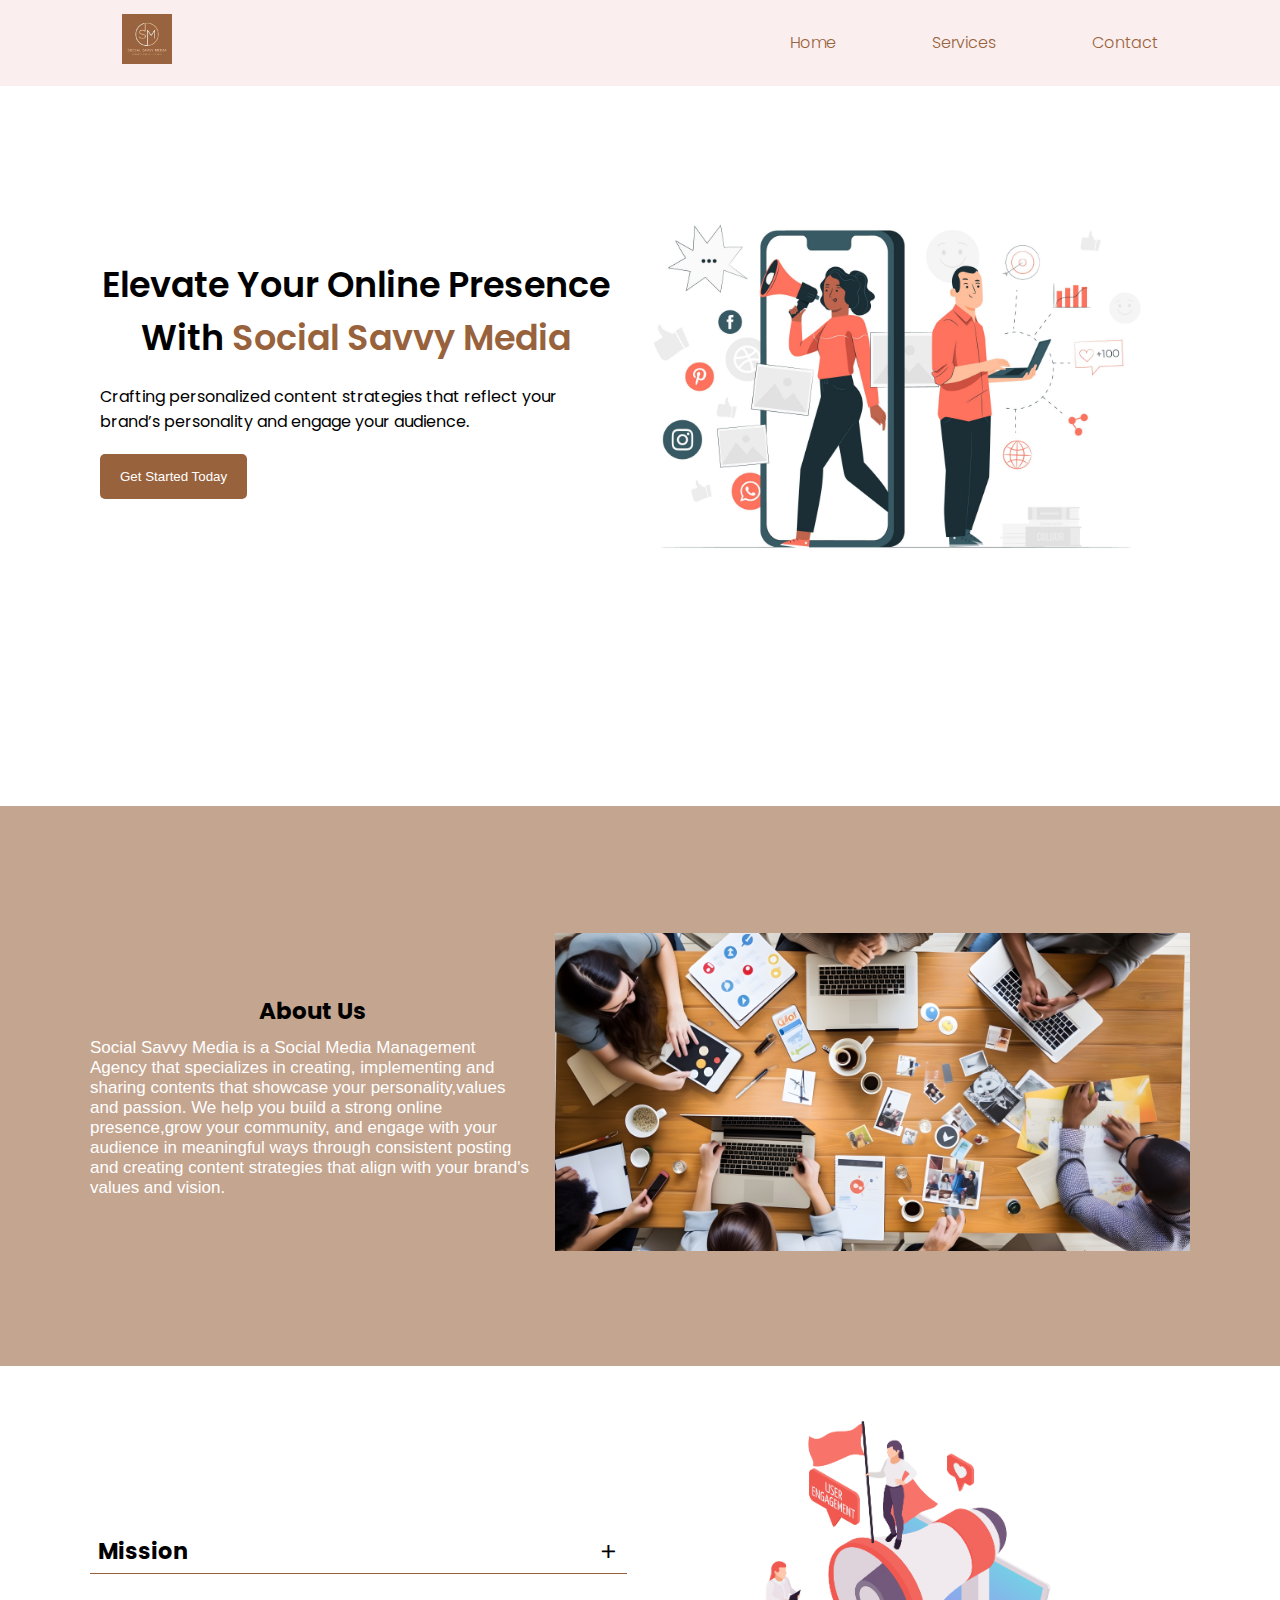
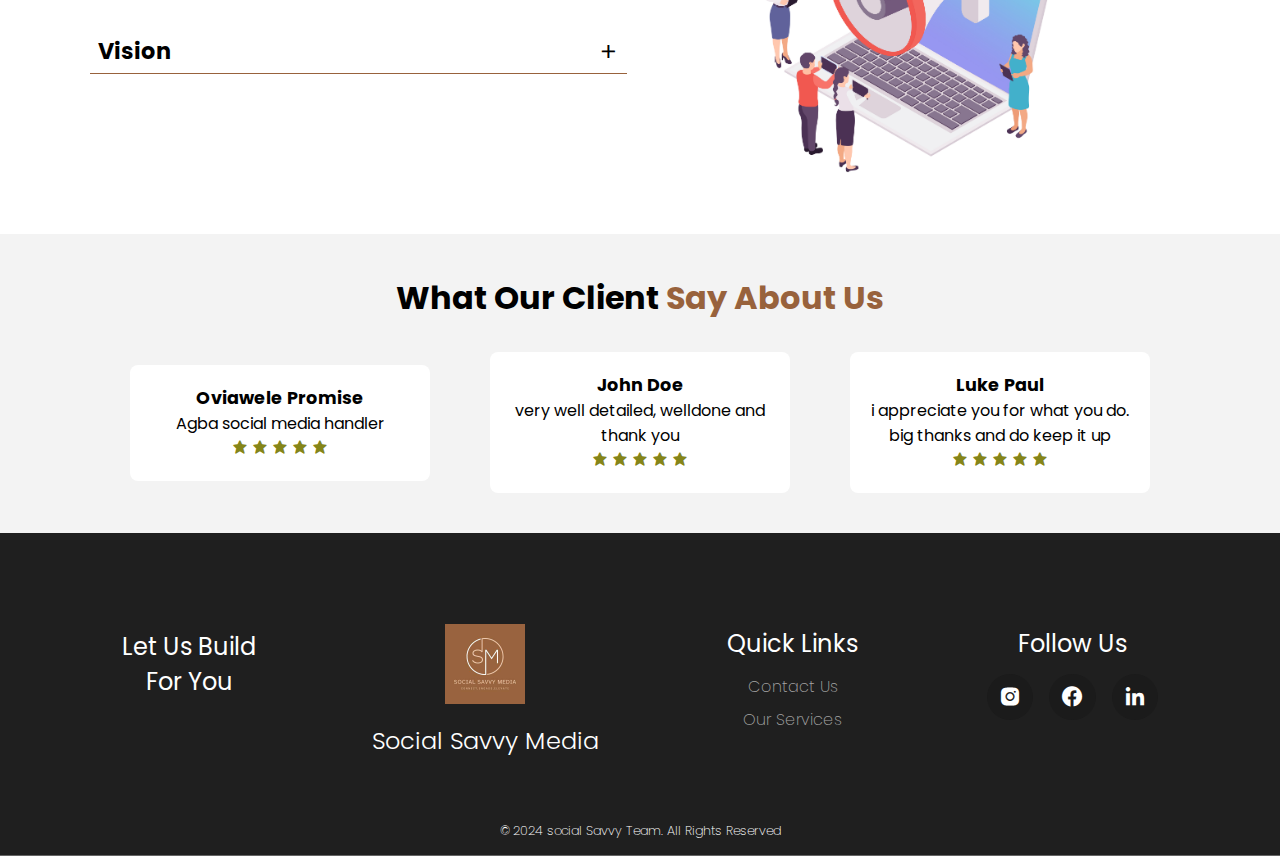
==== savvy_website/index.html @ 3f940e73 "changes" ====
<!DOCTYPE html>
<html lang="en">
<head>
    <meta charset="UTF-8">
    <meta name="viewport" content="width=device-width, initial-scale=1.0">
    <title>Home</title>
    <link rel="stylesheet" href="./CSS/index.css">
    <link rel="preconnect" href="https://fonts.googleapis.com">
    <link rel="preconnect" href="https://fonts.gstatic.com" crossorigin>
    <link href='https://unpkg.com/boxicons@2.1.4/css/boxicons.min.css' rel='stylesheet'>
    <link href="https://fonts.googleapis.com/css2?family=Poppins:wght@100;200;300;400;500;700;800&display=swap" rel="stylesheet">
    <link rel="shortcut icon" href="../images/IMG-20241002-WA0152.jpg" type="image/x-icon">
</head>
<body>
    <div class="header">
        <div class="container c1">
            <header>
                <a href="index.html"><img src="./images/IMG-20241002-WA0152.jpg" class="logo" alt="company logo"></a>

                <nav>
                    <img src="./images/IMG-20241002-WA0152.jpg" alt="company logo">
                    <ul>
                        <li><a href="index.html">Home</a></li>
                        
                        <li><a href="services.html">Services</a></li>
                        <li><a href="contact.html">Contact</a></li>
                    </ul>
                </nav>

                <div class="burger">
                    <div class="line1"></div>
                    <div class="line2"></div>
                    <div class="line3"></div>
                </div>
            </header>
        </div>
    </div>


    <div class="hero">
        <div class="container c2">
                
            <div class="hero-section">
               <div class="text-header">
                <h1>Elevate Your Online Presence with <span>Social Savvy Media</span></h1>
                <p>Crafting personalized content strategies that reflect your brand’s personality and engage your audience.</p>
                <div class="btn-div2">
                    <button class="btn">Get Started Today</button>
                    </div>
               </div>

               <div class="hero-img">
                <img src="./images/4530890.jpg" alt="">
               </div>
               <div class="btn-div">
                <button class="btn">Get Started Today</button>
                </div>
                
            </div>
            </div>

        </div>
    </div>

    <div class="second">
        <div class="container c3" >
            <div class="about-text">
                <div class="about-h1">
                    <h1>about us</h1> 
                    <p>Social Savvy Media is a Social Media Management Agency that specializes in creating, implementing and sharing contents that showcase your personality,values and passion. We help you build a strong online presence,grow your community, and engage with your audience in meaningful ways through consistent posting and creating content strategies that align with your brand's values and vision.</p>
                </div>

                <div class="about-img">
                    <img src="./images/group-marketing-experts-background.jpg" alt="">
                </div>
            </div>
        </div>
    </div>

    <div class="third">
        <div class="container c4">
            <div class="our-vision">

                <div class="mission">
                    <h3 class="mission-word">Mission <i class="bx bx-plus plus1"></i></h3>
                    <p>To empower brands by crafting authentic and engaging social media experiences that drive growth and increase brand presence online </p>
                </div>
    
        
    
                <div class="mission vision-container">
                    <h3 class="vision">Vision <i class="bx bx-plus plus2"></i></h3>
                    <p>We aim to be the best social media agency that transforms brands and help build genuine connections between businesses and their audiences</p>
                </div>
                
                
            
            </div>

            <div class="vision-img">
                <img src="./images/13749357_2007.i039.003..blogging vlogging isometric icons-15.jpg" alt="">
            </div>
        </div>
    </div>

    <div class="four">
        <div class="container c5">
            <h1>what our client<span> say about us</span></h1>
            <div class="testimoty">
                <div class="testimo-cards">
                    <h2>oviawele promise</h2>
                    <p>Agba social media handler</p>
                    <div class="stars">
                        <i class='bx bxs-star'></i>
                        <i class='bx bxs-star'></i>
                        <i class='bx bxs-star'></i>
                        <i class='bx bxs-star'></i>
                        <i class='bx bxs-star'></i>
                    </div>
                </div>
                <div class="testimo-cards">
                    <h2>john doe</h2>
                    <p>very well detailed, welldone and thank you</p>
                    <div class="stars">
                        <i class='bx bxs-star'></i>
                        <i class='bx bxs-star'></i>
                        <i class='bx bxs-star'></i>
                        <i class='bx bxs-star'></i>
                        <i class='bx bxs-star'></i>
                    </div>
                </div>
                <div class="testimo-cards">
                    <h2>luke paul</h2>
                    <p>i appreciate you for what you do. big thanks and do keep it up </p>
                    <div class="stars">
                        <i class='bx bxs-star'></i>
                        <i class='bx bxs-star'></i>
                        <i class='bx bxs-star'></i>
                        <i class='bx bxs-star'></i>
                        <i class='bx bxs-star'></i>
                    </div>
                </div>
            </div>

        </div>
    </div>


    <footer>
        <div class="container last-page">
            <div class="last-page-content">
                <div class="contact-us">
                    <h1>let us build <br> for you</h1>
                </div>

                <div class="logo">
                    <a href="index.html"><img src="./images/IMG-20241002-WA0152.jpg" alt=""></a>
                    <h2> Social Savvy Media</h2>
                </div>

                <div class="quick-links">
                    <h1>Quick Links</h1>
                    <div class="links">
                        <ul>
                            <li><a href="contact.html">Contact Us</a></li>
                            <li><a href="services.html">Our Services</a></li>
                        </ul>
                    </div>
                </div>

                <div class="socials">
                    <h1>Follow Us</h1>
                    <div class="social-icons">
                        <a href="https://www.instagram.com/_thesocialsavvymediapadi?igsh=b2N3cmw1cWg5NHVz " ><i class="bx bxl-instagram-alt"></i></a>
                        <a href="https://www.facebook.com/share/jTPy6kDgmb7TiPVr/?mibextid=qi2Omg" ><i class="bx bxl-facebook-circle"></i></a>
                        <a href="https://www.linkedin.com/company/social-savvymediaa/ "><i class='bx bxl-linkedin'></i></a>
                    </div>
                </div>
            </div>

            <p>&#169 2024 social Savvy Team. All Rights Reserved</p>
        </div>
    </footer>
    <script src="./JS/index.js"></script>
</body>
</html>
---- savvy_website/CSS/index.css ----
* {
  margin: 0;
  padding: 0;
  box-sizing: border-box;
}

:root {
  --primary-color: #98623c;
  --secondary-color: #c19a6b;
  --back-color: rgb(255, 255, 255);
}

body {
  font-family: "Poppins", sans-serif;
  background: var(--back-color);
  overflow-x: hidden;
}

.header {
  position: sticky;
  top: 0;
  background: #fbeeee;
  z-index: 999;
}

header {
  display: flex;
  justify-content: space-between;
  padding: 0.7em 1em;
  align-items: center;
}

header .logo {
  width: 50px;
}

nav {
  position: fixed;
  display: flex;
  flex-direction: column;
  justify-content: center;
  align-items: center;
  right: 0;
  top: 0;
  width: 100%;
  height: 100vh;
  background: rgba(0, 0, 0, 0.812);
  gap: 45px;
  opacity: 0;
  pointer-events: none;
  transition: 0.3s;
}

.active {
  opacity: 1;
  pointer-events: all;
}

nav img {
  width: 90px;
}

nav ul {
  display: flex;
  flex-direction: column;
  align-items: center;
  gap: 3rem;
}

nav ul li {
  list-style: none;
}

nav ul li a {
  text-decoration: none;
  color: white;
  font-size: 1.2rem;
}

.burger {
  display: flex;
  flex-direction: column;
  align-items: end;
  gap: 5px;
  z-index: 999;
  cursor: pointer;
}

.line1,
.line2,
.line3 {
  width: 30px;
  height: 2px;
  background: var(--primary-color);
  transition: 0.3s;
  border-radius: 1em;
}

.rotate .line1 {
  transform: translateY(7px) rotate(135deg);
  width: 30px;
}

.rotate .line2 {
  transform: translateX(30px);
  opacity: 0;
}

.rotate .line3 {
  transform: translateY(-7px) rotate(-135deg);
  width: 30px;
}

.hero {
  /* height: 70vh; */
  background-color: #ffffff;
}

.hero-img {
  width: 100%;
  padding: 10px 10px 10px 0.625rem;
}

.hero-section {
  display: flex;
  align-items: center;
  justify-content: center;
  flex-direction: column;
  padding: 10px 10px 10px;
  margin-top: 20px;
}

.hero-img img {
  width: 100%;
}

.text-header {
  text-align: center;
  max-width: 350px;
  display: flex;
  flex-direction: column;
  gap: 10px;
}

.text-header h1 {
  font-size: 1.4rem;
  font-weight: 600;
  text-transform: capitalize;
}

.text-header p {
  font-size: 1rem;
  font-weight: 400;
}

.text-header h1 span {
  color: #98623c;
}

.btn {
  background-color: #98623c;
  color: white;
  padding: 10px 60px;
  border-radius: 5px;
  border: none;
}

.about-h1 h1 {
  font-size: 23px;
  text-align: center;
  text-transform: capitalize;
}
.about-text {
  /* background-color: #98623c92; */
  padding: 10px 10px 10px 10px;
}

.second{
  background-color: #98623c92;
}

.c3 {
  padding-top: 20px;
}

.about-h1 p {
  font-size: 16px;
  color: white;
  /* width: 400px; */
  text-align: center;
}

.about-h1 {
  display: flex;
  flex-direction: column;
  gap: 10px;
}

hr {
  margin: 0 0 1em;
}

.mission {
  padding: 0.5em;
  margin: 1em 0;
  height: 3em;
  overflow: hidden;
  transition: 0.2s;
  border-bottom: 1px solid #98623c;
}

.mission i {
  transition: 0.3s;
}

.mission h3 {
  font-size: 1.4rem;
  display: flex;
  align-items: center;
  justify-content: space-between;
  margin-bottom: 0.7em;
  cursor: pointer;
  white-space: nowrap;
}

.reverse {
  height: unset;
}

.times {
  transform: rotate(45deg);
}
.our-vision {
  display: flex;
  flex-direction: column;
  gap: 20px;
}

.mission p{
   
    font-size: 16px;
    
}

.four{
    background-color: #f3f3f3;
    padding: 10px 10px 10px 10px;
}


.testimoty{
    display: flex;
    align-items: center;
    justify-content: flex-start; /* Aligns children to start */
    gap: 20px;
    flex-direction: row;
    padding: 20px;
    width: 100%; /* Make sure it takes full width */
    overflow-x: auto; /* Enable horizontal scrolling */
    scroll-behavior: smooth; /* Smooth scrolling */
    
}

.testimo-cards {
    background-color: white;
    width: 250px; /* Take full width of the screen */
    max-width: 400px;
    margin: 10px auto; /* Center card and add small space around */
    padding: 20px; /* Add inner space inside the card */
    box-sizing: border-box; /* Ensure padding doesn't affect width */
    border-radius: 8px;
    text-align: center;
    gap: 10px; /* Optional: Rounded corners */
    flex: 0 0 auto;
    box-sizing: border-box;
}

.stars i{
    color: rgb(133, 133, 25);
}

.testimo-cards h2{
    text-transform: capitalize;
    /* font-family: Poppins; */
    font-size: 1em ;
} 

.testimo-cards h2{
  font-size: 1rem;
}

.c5 h1{
    text-align: center;
    /* margin-left: 50px; */
    text-transform: capitalize;
    padding-top: 30px;
}

.c5 span{
    color: #98623c;
}


footer{
    background: 
      linear-gradient(0deg, rgba(0, 0, 0, 0.88), rgba(0, 0, 0, 0.88)), 
      url('../images/marketing-ideas-share-research-planning-concept.jpg');
    background-size: cover;
    background-position: right;
    color: white;
}

.last-page{
    display: flex;
    align-items: center;
    flex-direction: column;
    padding: 1em;
}

.last-page-content{
    display: flex;
    flex-direction: column;
    align-items: center;
    gap: 2rem;
    padding: 4em 2rem 3rem;
    text-align: center;
}

.last-page h2, h1{
    text-align: center;
    text-transform: capitalize;
}

.contact-us h1{
    font-weight: 400;
    margin: 1rem;
    font-size: 1.5rem;
}

.contact-us a{
    display: flex;
    align-items: center;
    gap: .5rem;
    text-decoration: none;
    color: white;
    font-weight: 200;
    justify-content: center;
}

.contact-us a i{
    background: white;
    color: black;
    padding: .6rem;
    font-size: 1.5rem;
    border-radius: 50%;
    transition: .3s;
}

.contact-us a:hover i{
    background: var(--primary-color);
    color: white;
}

.logo img{
    width: 80px;
    margin: .7rem;
}

.logo h2{
    font-weight: 300;
}

.quick-links h1{
    font-weight: 400;
    margin: .8rem;
    font-size: 1.5rem;
}

.links ul{
    list-style-type: none;
    display: flex;
    flex-direction: column;
    gap: .5rem;
}

.links ul li a{
    text-decoration: none;
    color: rgb(165, 165, 165);
    font-weight: 200;
}

.socials h1{
    font-weight: 400;
    margin: .8rem;
    font-size: 1.5rem;
}

.social-icons{
    display: flex;
    gap: 1rem;
}

.social-icons a{
    color: white;
    text-decoration: none;
}

.social-icons a i{
    font-size: 1.5rem;
    padding: .7rem;
    background: rgb(27, 27, 27);
    border-radius: 50%;
    cursor: pointer;
}

.last-page p{
    font-size: .8rem;
    font-weight: 200;
    text-align: center;
}

.btn-div2{
    display: none;
}

.about-img,.vision-img{
    display: none;
}



@media screen and (min-width: 768px){

    header{
        padding: .7em 1.5em;
    }
    
    header nav{
        position: unset;
        z-index: 999;
        background: none;
        width: unset;
        height: unset;
        opacity: 1;
        pointer-events: all;
    }

    header nav img{
        display: none;
    }

    header nav ul{
        flex-direction: row;
        gap: 4em;
    }

    header nav ul li a{
        color: #98623c;
        font-weight: 300;
        font-size: 1rem;
        position: relative;
        /* font-weight: 500; */
    }

    header nav ul li a::after{
        content: '';
        position: absolute;
        width: 100%;
        height: 1px;
        background: var(--primary-color);
        bottom: -20%;
        left: 0;
        transform: scaleX(0);
        transform-origin: left;
        transition: .3s ease;
    }

    header nav ul li a:hover::after{
        transform: scaleX(1);
        transform-origin: right;
    }

    header .burger{
        display: none;
    }


}



@media screen and (min-width: 800px) {

    footer .last-page-content {
        flex-direction: row;
        justify-content: space-between;
        align-items: start;
        width: 100%;
        padding: 4em 1em;
    }

    .contact-us h1 {
        font-size: 1.5rem;
        margin: 1rem 0;
    }

    .socials h1 {
        font-size: 1.5rem;
    }

    .quick-links h1 {
        font-size: 1.5rem;
    }
}


@media screen and (min-width: 1024px){

    header, .container{
         max-width: 1100px;
         margin: 0 auto;
     }
  
     header{
         padding: .9em 2em;
     }
 
     header nav ul{
         gap: 6em;
     }
 
     
 

     .hero{
        height: 70vh;
     }
     .hero-section{
        flex-direction: row;
        margin-top: 90px;
     }

     .btn-div{
        display: none;
     }

     .text-header{
        text-align: left;
        max-width: none;
        width: 90%;
        gap: 20px;
        
     }

     .hero-img{
        padding: 0;
        width: 100%;
     }

     .text-header h1{
        font-size: 35px;
     }

     .btn-div2,.about-img{
        display: block;
    }

    .btn{
        padding: 15px 20px
    }

    .about-img{
        width: 100%;
    }

    .about-img img{
        width: 100%;
    }

    .about-text{
        display: flex;
        align-items: center;
        justify-content: center;
        width: 100%;
        height: 60vh;
       /*  */
       padding: 0;
       gap: 20px;
    }

    .about-h1 p{
      text-align: left;
      width: 100%;
      font-family: sans-serif;
      font-size: 1.0625rem;
    }

    .second{
      background-color: #98623c92;
    }

    .about-h1{
      width: 70%;
    }

    .vision-img{
      width: 100%;
    }

    .vision-img img{
      width: 90%;
    }

    .vision-img{
      display: block;
    }

    .c4{
      display: flex;
      align-items: center;
      justify-content: space-between;
      gap: 50px;
      width: 100%;
    }

    .testimo-cards{
      width: 300px;
      gap: 5px;
    }
    .testimo-cards h2{
      font-size: 1.2rem;
    }

    .testimo-cards h2{
      font-size: 1.1rem;
    }

    }
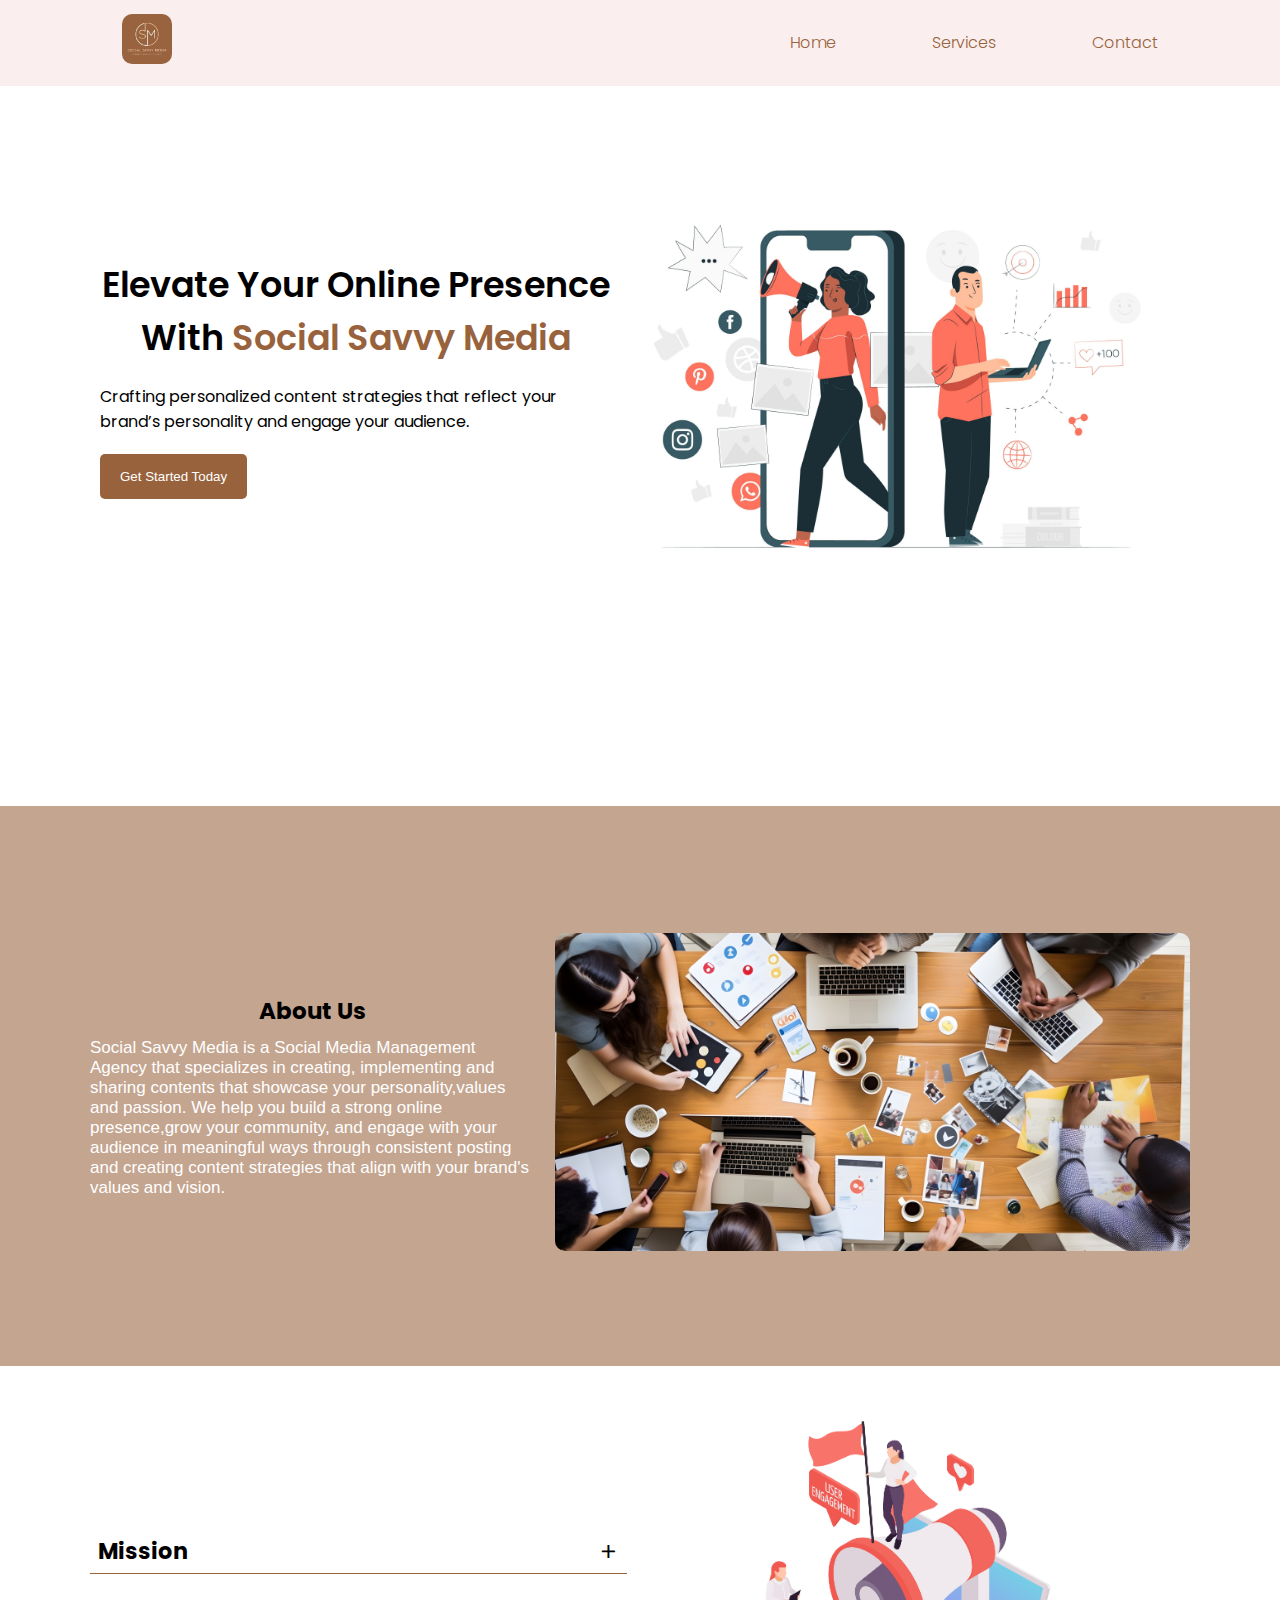
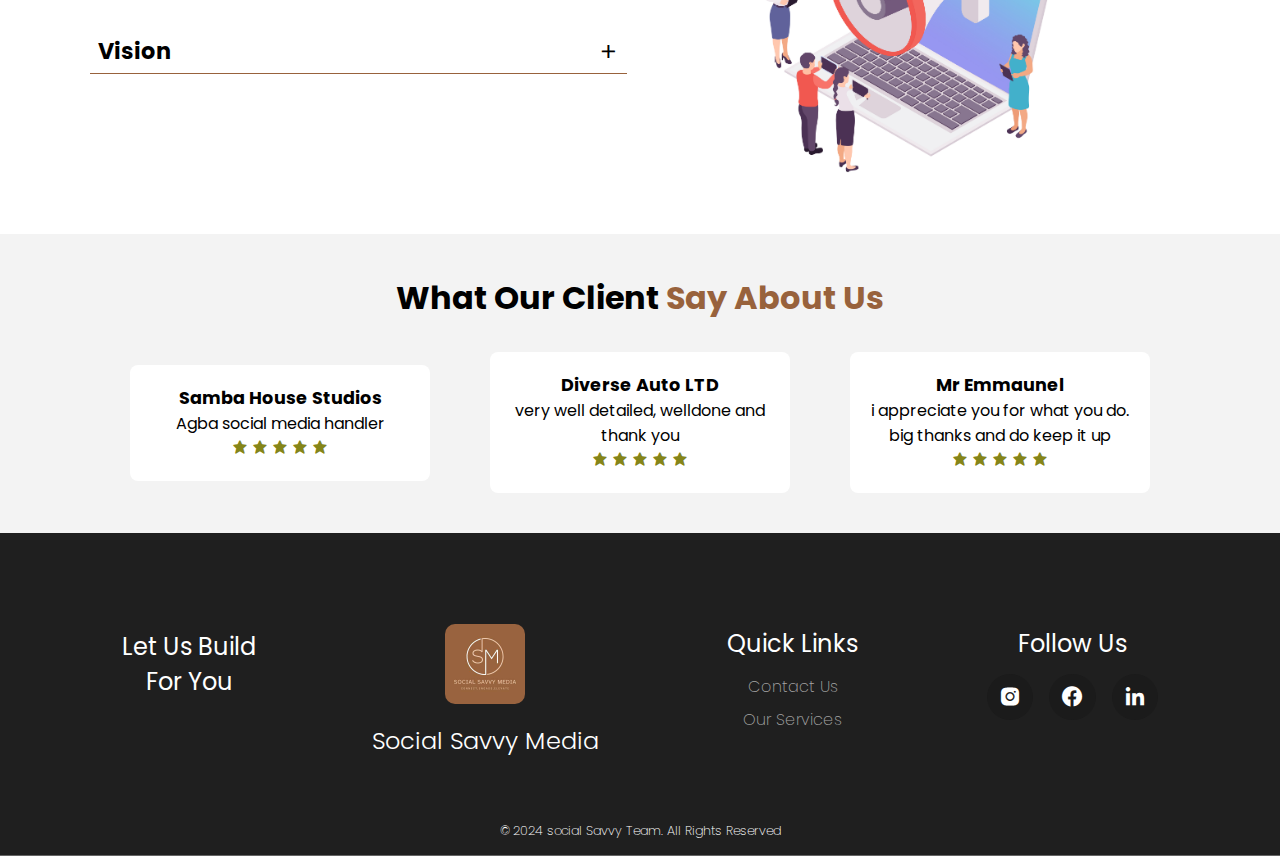
==== commit 8029a872: "services added" ====
--- a/savvy_website/index.html
+++ b/savvy_website/index.html
@@ -9,7 +9,7 @@
     <link rel="preconnect" href="https://fonts.gstatic.com" crossorigin>
     <link href='https://unpkg.com/boxicons@2.1.4/css/boxicons.min.css' rel='stylesheet'>
     <link href="https://fonts.googleapis.com/css2?family=Poppins:wght@100;200;300;400;500;700;800&display=swap" rel="stylesheet">
-    <link rel="shortcut icon" href="../images/IMG-20241002-WA0152.jpg" type="image/x-icon">
+    <link rel="shortcut icon" href="./images/IMG-20241002-WA0152.jpg" type="image/x-icon">
 </head>
 <body>
     <div class="header">
@@ -108,7 +108,7 @@
             <h1>what our client<span> say about us</span></h1>
             <div class="testimoty">
                 <div class="testimo-cards">
-                    <h2>oviawele promise</h2>
+                    <h2>samba house studios</h2>
                     <p>Agba social media handler</p>
                     <div class="stars">
                         <i class='bx bxs-star'></i>
@@ -119,7 +119,7 @@
                     </div>
                 </div>
                 <div class="testimo-cards">
-                    <h2>john doe</h2>
+                    <h2>diverse auto LTD</h2>
                     <p>very well detailed, welldone and thank you</p>
                     <div class="stars">
                         <i class='bx bxs-star'></i>
@@ -130,7 +130,7 @@
                     </div>
                 </div>
                 <div class="testimo-cards">
-                    <h2>luke paul</h2>
+                    <h2>mr emmaunel</h2>
                     <p>i appreciate you for what you do. big thanks and do keep it up </p>
                     <div class="stars">
                         <i class='bx bxs-star'></i>
--- a/savvy_website/CSS/index.css
+++ b/savvy_website/CSS/index.css
@@ -21,6 +21,10 @@
   top: 0;
   background: #fbeeee;
   z-index: 999;
+}
+
+img{
+  border-radius: 10px; 
 }
 
 header {
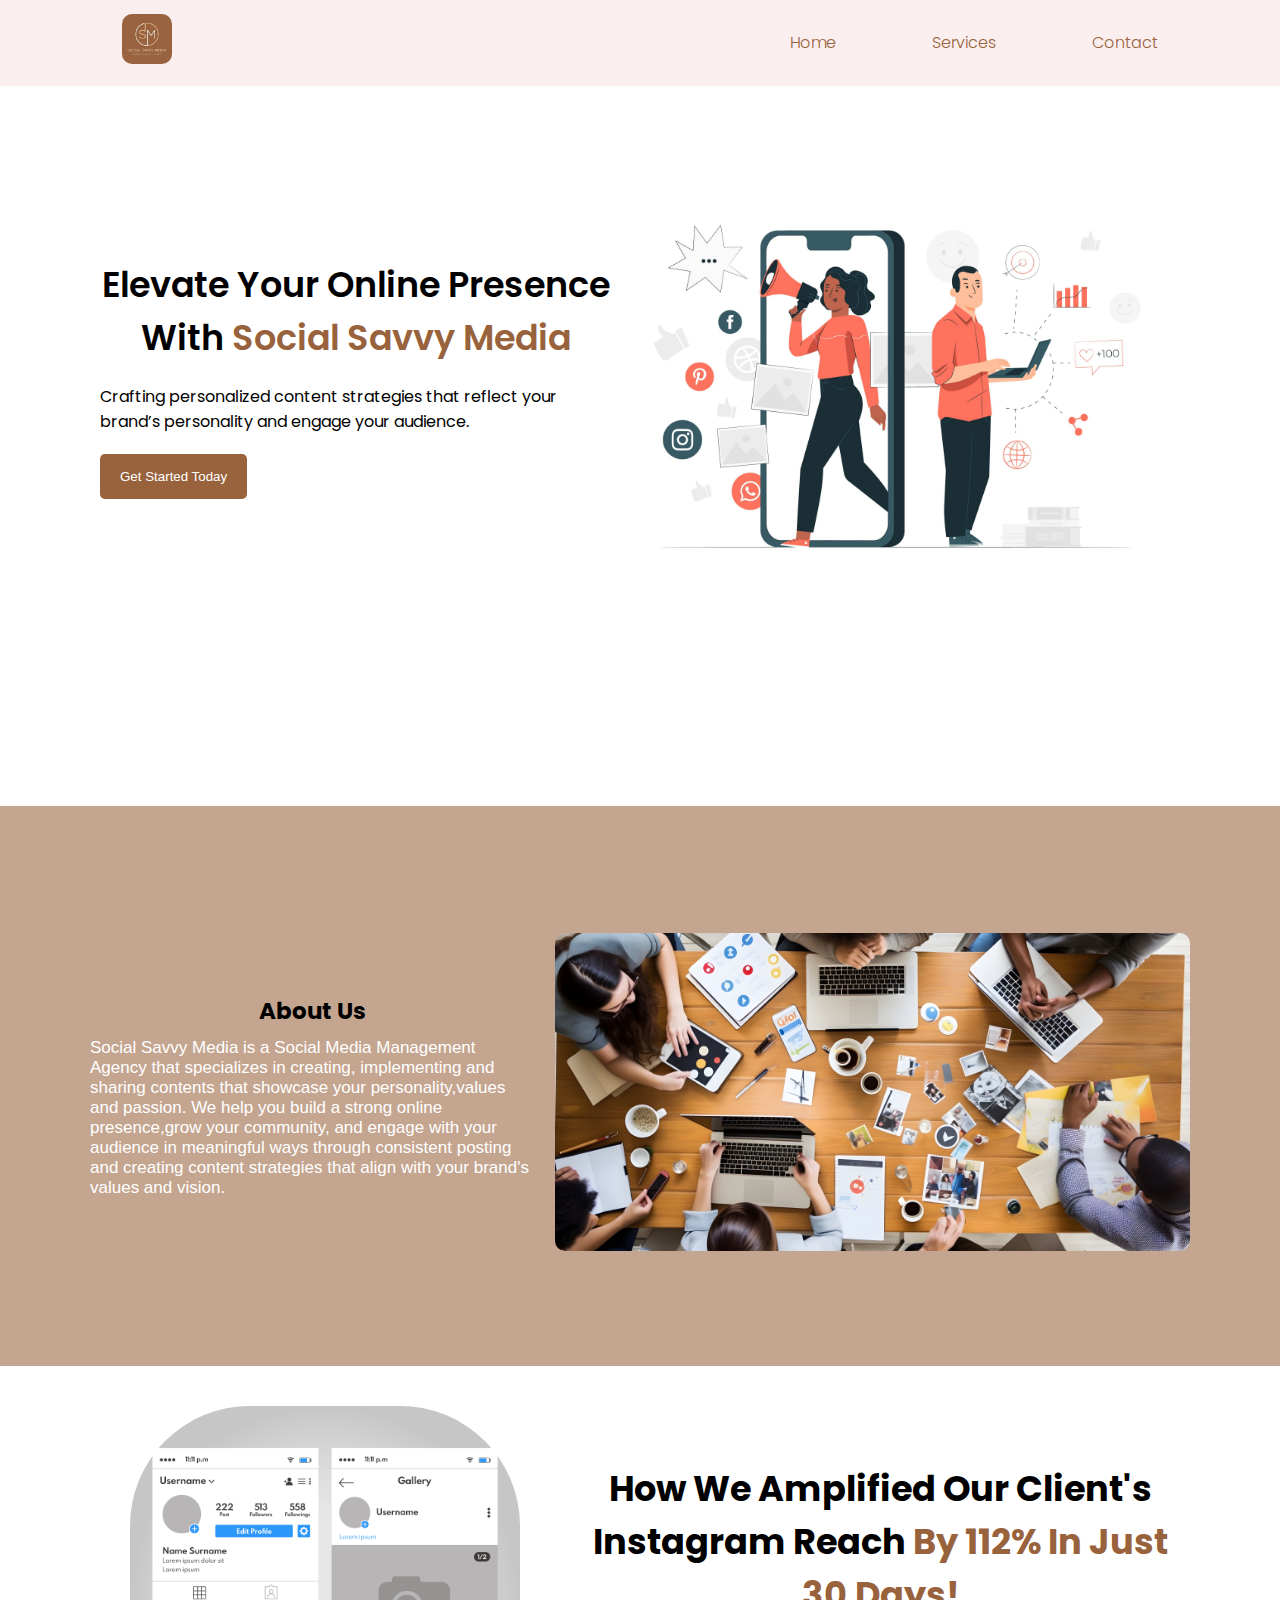
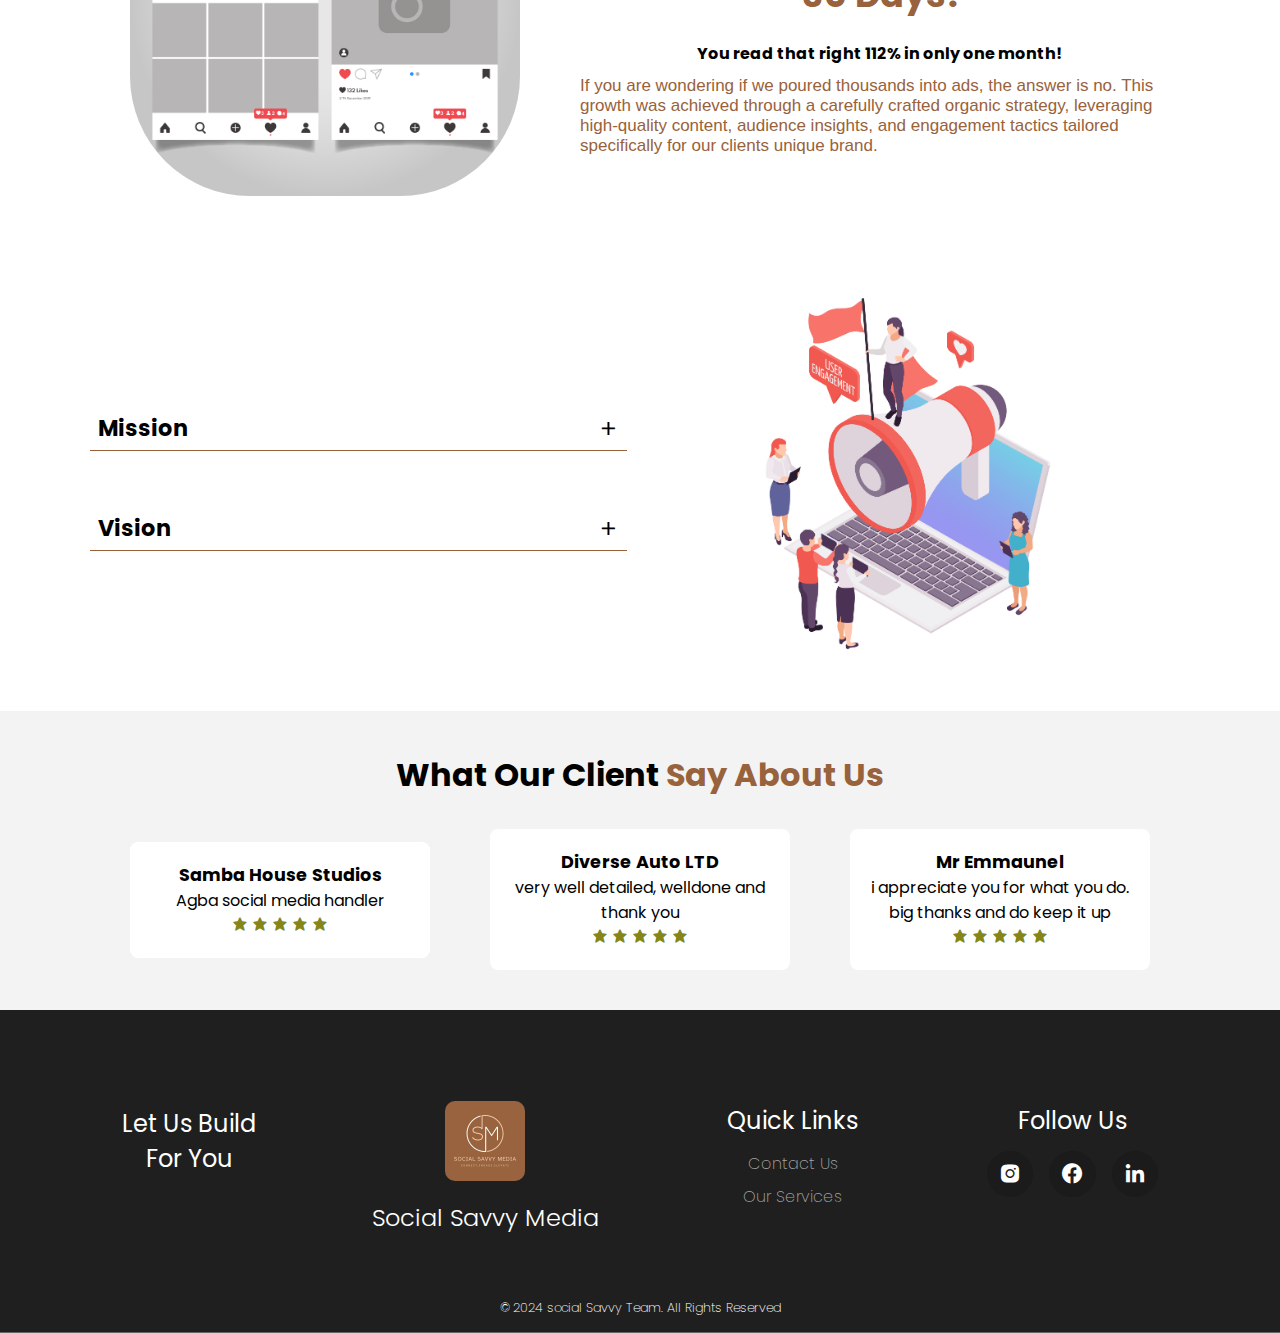
==== commit d5d77104: "another section added" ====
--- a/savvy_website/index.html
+++ b/savvy_website/index.html
@@ -77,6 +77,25 @@
         </div>
     </div>
 
+    <div class="just-in">
+        <div class="container c8">
+            <div class="text-just about-h1">
+               <div class="di">
+                <img class="img-just" src="./images/3341986.jpg" alt="">
+               </div>
+
+               
+                    <div class="d">
+                        <h1 >How We Amplified Our Client's Instagram Reach  <span class="span"> By 112% In Just 30 Days!</span></h1>
+                         <h3>You read that right 112% in only one month!</h3>
+                        <p style="color: #98623c; ">If you are wondering if we poured thousands into ads, the answer is no. This growth was achieved through a carefully crafted organic strategy, leveraging high-quality content, audience insights, and engagement tactics tailored specifically for our clients unique brand.</p>
+           
+                    </div>
+
+            </div>
+        </div>
+    </div>
+
     <div class="third">
         <div class="container c4">
             <div class="our-vision">
--- a/savvy_website/CSS/index.css
+++ b/savvy_website/CSS/index.css
@@ -365,6 +365,19 @@
     color: white;
 }
 
+.span{
+  color: #98623c;
+}
+
+
+.img-just{
+  border-radius: 34%;
+  width: 470px;
+
+  padding: 40px;
+}
+
+
 .logo img{
     width: 80px;
     margin: .7rem;
@@ -431,6 +444,13 @@
     display: none;
 }
 
+.d h3{
+  font-size: 12px; text-align: center ; color: black; margin-top: -30px;
+}
+
+.d h1{
+  font-size: 23px; padding: 20px;
+}
 
 
 @media screen and (min-width: 768px){
@@ -639,5 +659,26 @@
       font-size: 1.1rem;
     }
 
+    .text-just{
+      display: flex;
+     flex-direction: row;
+     width: 100%;
+     align-items: center;
+     justify-content: center;
+    }
+
+    .d h3{
+      margin-top: 0px;
+      font-size: 1rem;
+    }
+
+    .d p{
+      padding: .625rem;
+    }
+
+    .d h1{
+      font-size: 2.2rem;
+    }
+
     }
  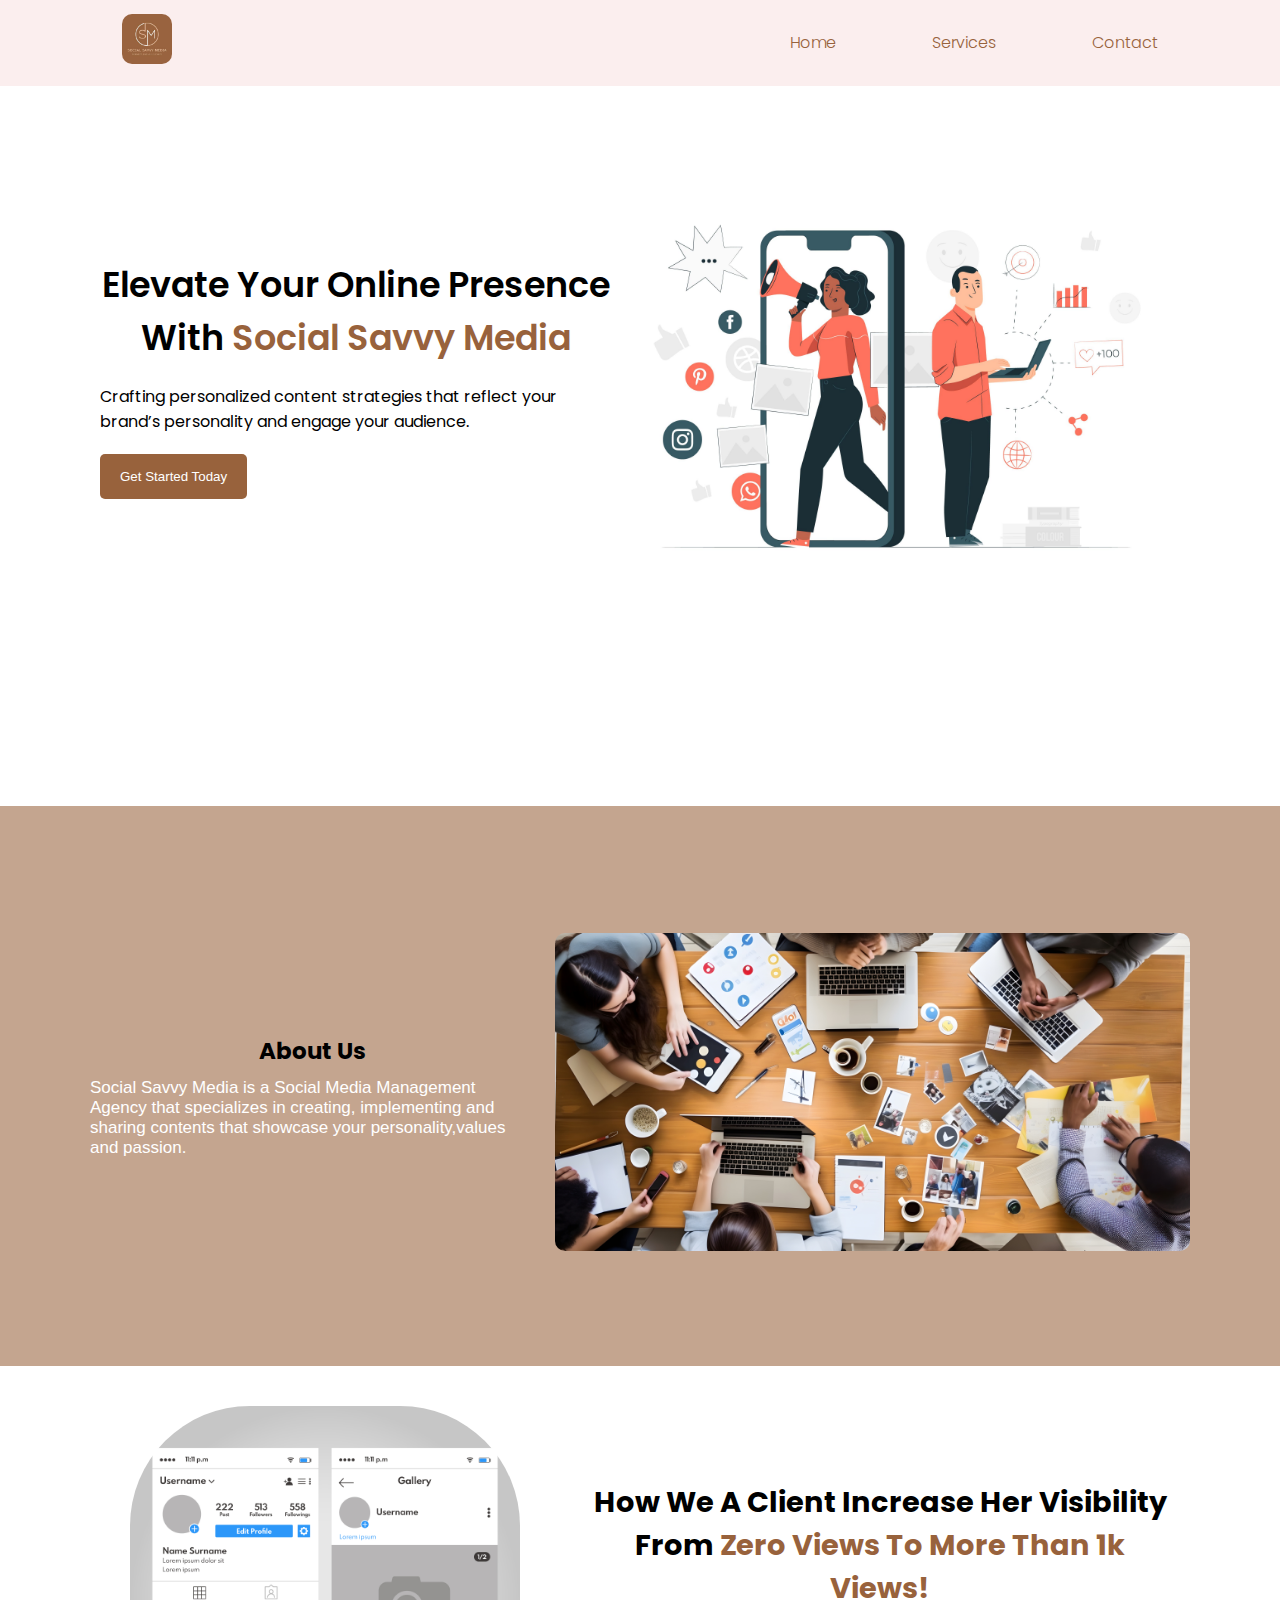
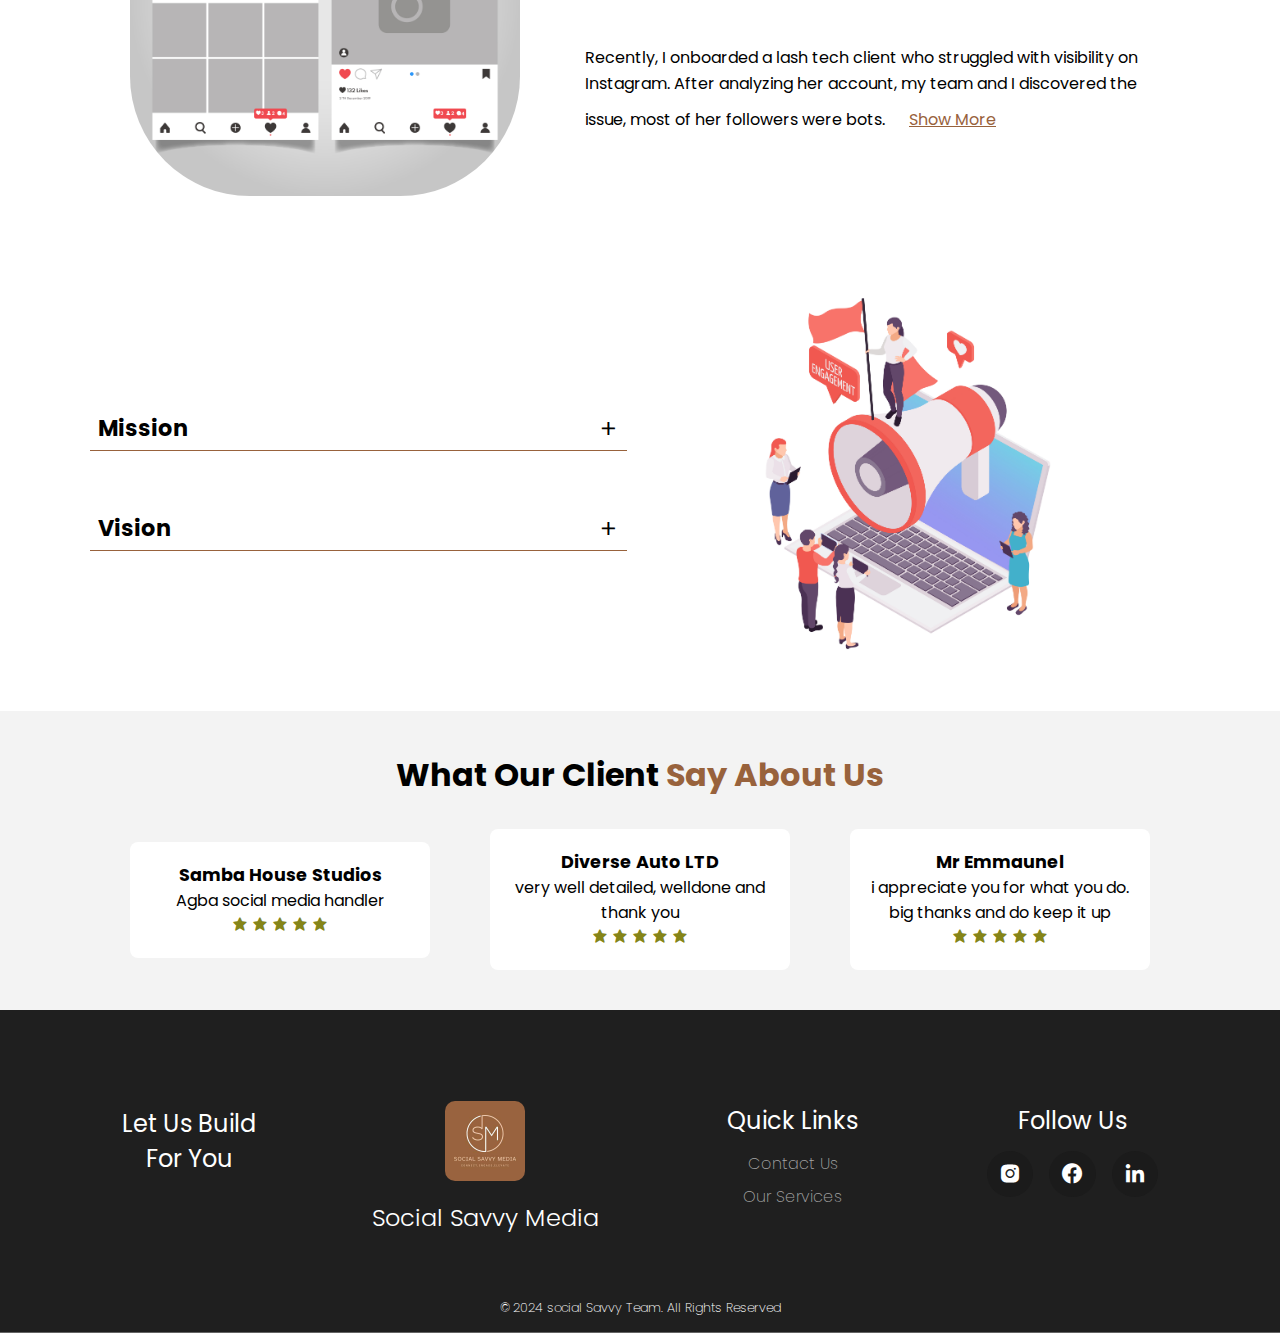
==== commit 344ec14d: "page revamp" ====
--- a/savvy_website/index.html
+++ b/savvy_website/index.html
@@ -67,7 +67,7 @@
             <div class="about-text">
                 <div class="about-h1">
                     <h1>about us</h1> 
-                    <p>Social Savvy Media is a Social Media Management Agency that specializes in creating, implementing and sharing contents that showcase your personality,values and passion. We help you build a strong online presence,grow your community, and engage with your audience in meaningful ways through consistent posting and creating content strategies that align with your brand's values and vision.</p>
+                    <p>Social Savvy Media is a Social Media Management Agency that specializes in creating, implementing and sharing contents that showcase your personality,values and passion.</p>
                 </div>
 
                 <div class="about-img">
@@ -86,10 +86,27 @@
 
                
                     <div class="d">
-                        <h1 >How We Amplified Our Client's Instagram Reach  <span class="span"> By 112% In Just 30 Days!</span></h1>
-                         <h3>You read that right 112% in only one month!</h3>
-                        <p style="color: #98623c; ">If you are wondering if we poured thousands into ads, the answer is no. This growth was achieved through a carefully crafted organic strategy, leveraging high-quality content, audience insights, and engagement tactics tailored specifically for our clients unique brand.</p>
-           
+                        <h1 >How we a client increase her visibility From  <span class="span">zero views to more than 1k views!</span></h1>
+                         
+                        <div class="content">
+                            <!-- Visible part of the content -->
+                            <span class="visible-text">
+                              Recently, I onboarded a lash tech client who struggled with visibility on Instagram. After analyzing her account, my team and I discovered the issue, most of her followers were bots. 
+                            </span>
+                            
+                            <!-- Hidden part of the content -->
+                            <span class="hidden more-text">
+                              While fake followers might inflate follower count, they don’t engage with your content or drive business.
+                        
+                              We immediately took action by removing all fake accounts and crafting a tailored content strategy for her brand. As part of the strategy, we created a 45-second reel showcasing why her brand is a leader in the lash industry, using niche-specific keywords and hashtags. In just 13 hours, the video gained over 1,000 views and significantly improved her brand's visibility.
+                        
+                              This success was the result of a well-executed strategy and expert account management. Want to elevate your brand’s visibility? <a href="./contact.html">Click here to get started today!</a>
+                            </span>
+                            
+                            <!-- Toggle button -->
+                            <span class="toggle-btn" onclick="toggleContent()">Show More</span>
+                          </div>
+                        
                     </div>
 
             </div>
@@ -201,5 +218,23 @@
         </div>
     </footer>
     <script src="./JS/index.js"></script>
+    <script>
+        // JavaScript function to handle the content toggle
+        function toggleContent() {
+          // Get the hidden text and toggle button
+          const moreText = document.querySelector('.more-text');
+          const toggleBtn = document.querySelector('.toggle-btn');
+          
+          // Toggle the hidden class
+          moreText.classList.toggle('hidden');
+          
+          // Change button text based on visibility
+          if (moreText.classList.contains('hidden')) {
+            toggleBtn.textContent = 'Show More';
+          } else {
+            toggleBtn.textContent = 'Show Less';
+          }
+        }
+      </script>
 </body>
 </html>--- a/savvy_website/CSS/index.css
+++ b/savvy_website/CSS/index.css
@@ -186,6 +186,31 @@
 .c3 {
   padding-top: 20px;
 }
+.d p{
+  padding: 10px;
+}
+
+.content {
+  color: black;
+  font-size: 16px;
+  line-height: 1.6;
+  padding: 15px;
+}
+
+/* Hide extra text by default */
+.hidden {
+  display: none;
+}
+
+/* Show more/less button style */
+.toggle-btn {
+  color: #98623c;
+  cursor: pointer;
+  text-decoration: underline;
+  margin-top: 10px;
+  display: inline-block;
+  margin-left: 1.25rem;
+}
 
 .about-h1 p {
   font-size: 16px;
@@ -677,7 +702,7 @@
     }
 
     .d h1{
-      font-size: 2.2rem;
+      font-size: 1.8rem;
     }
 
     }
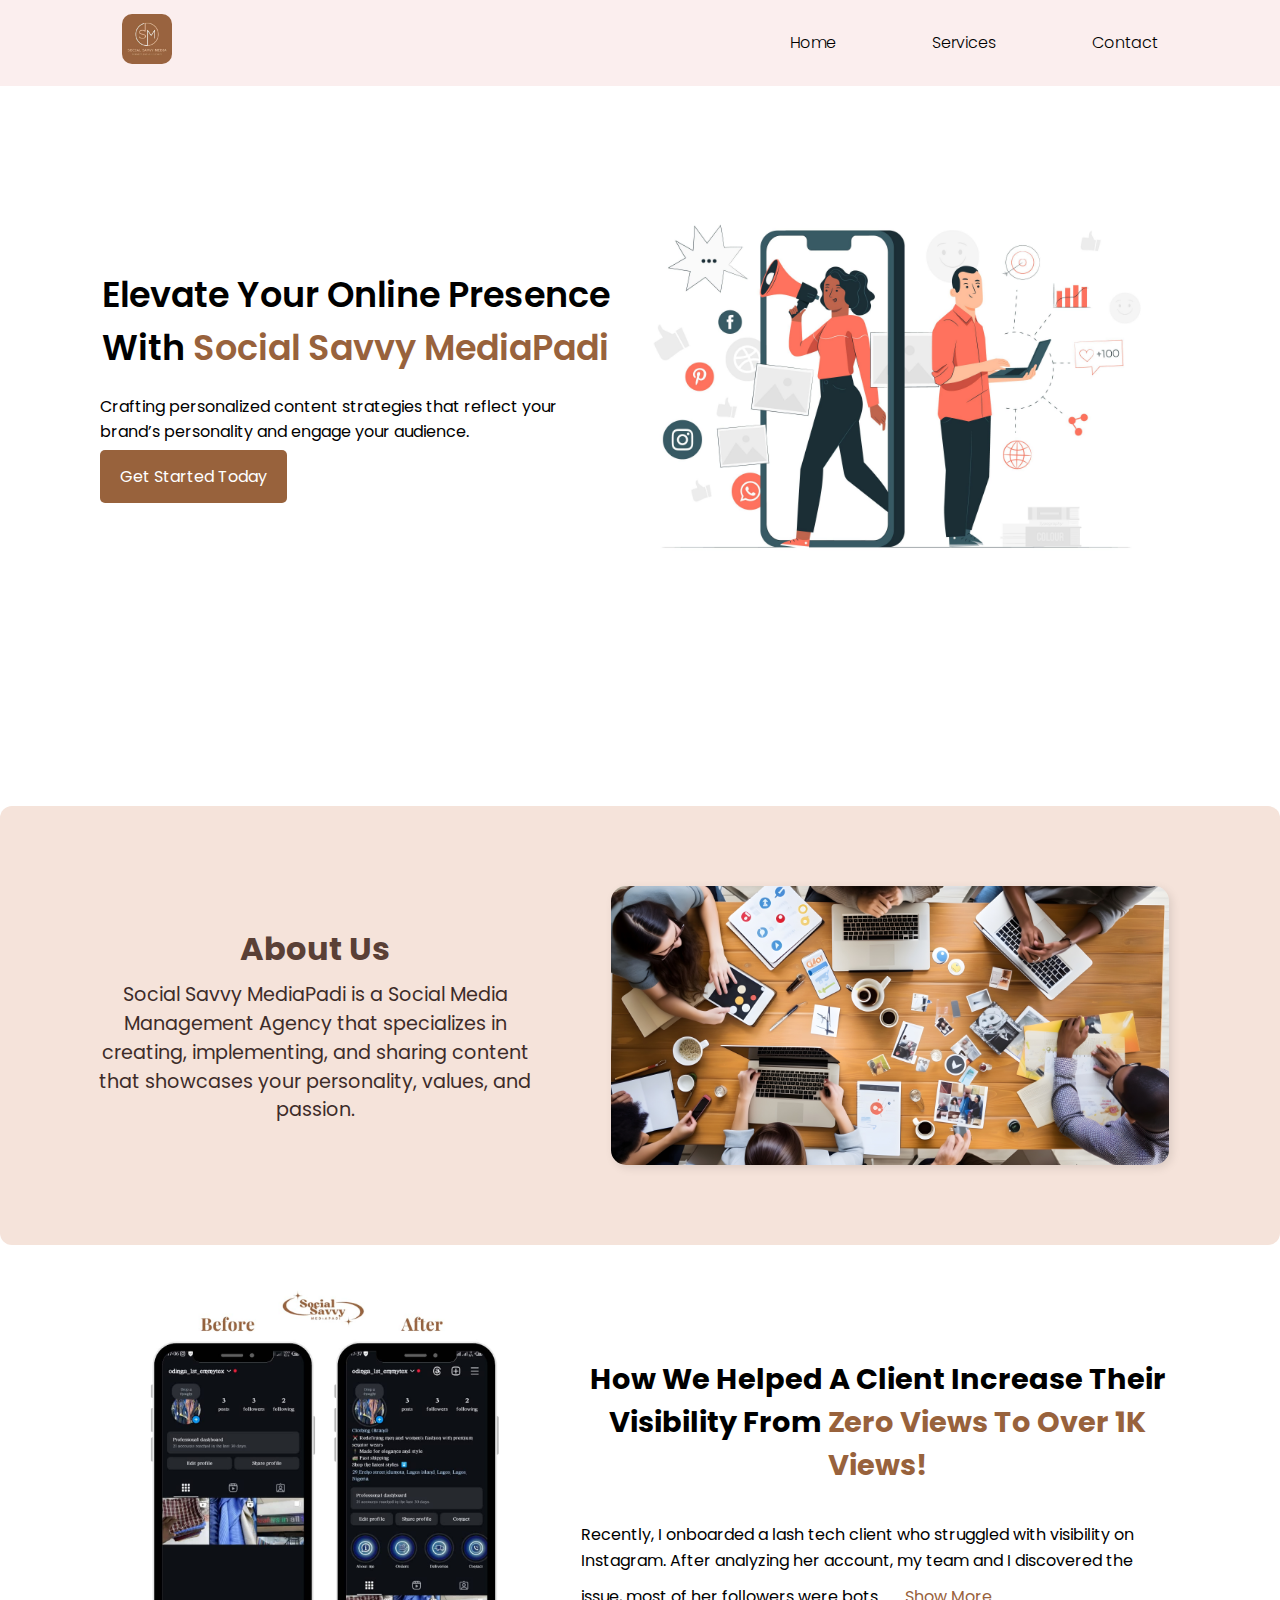
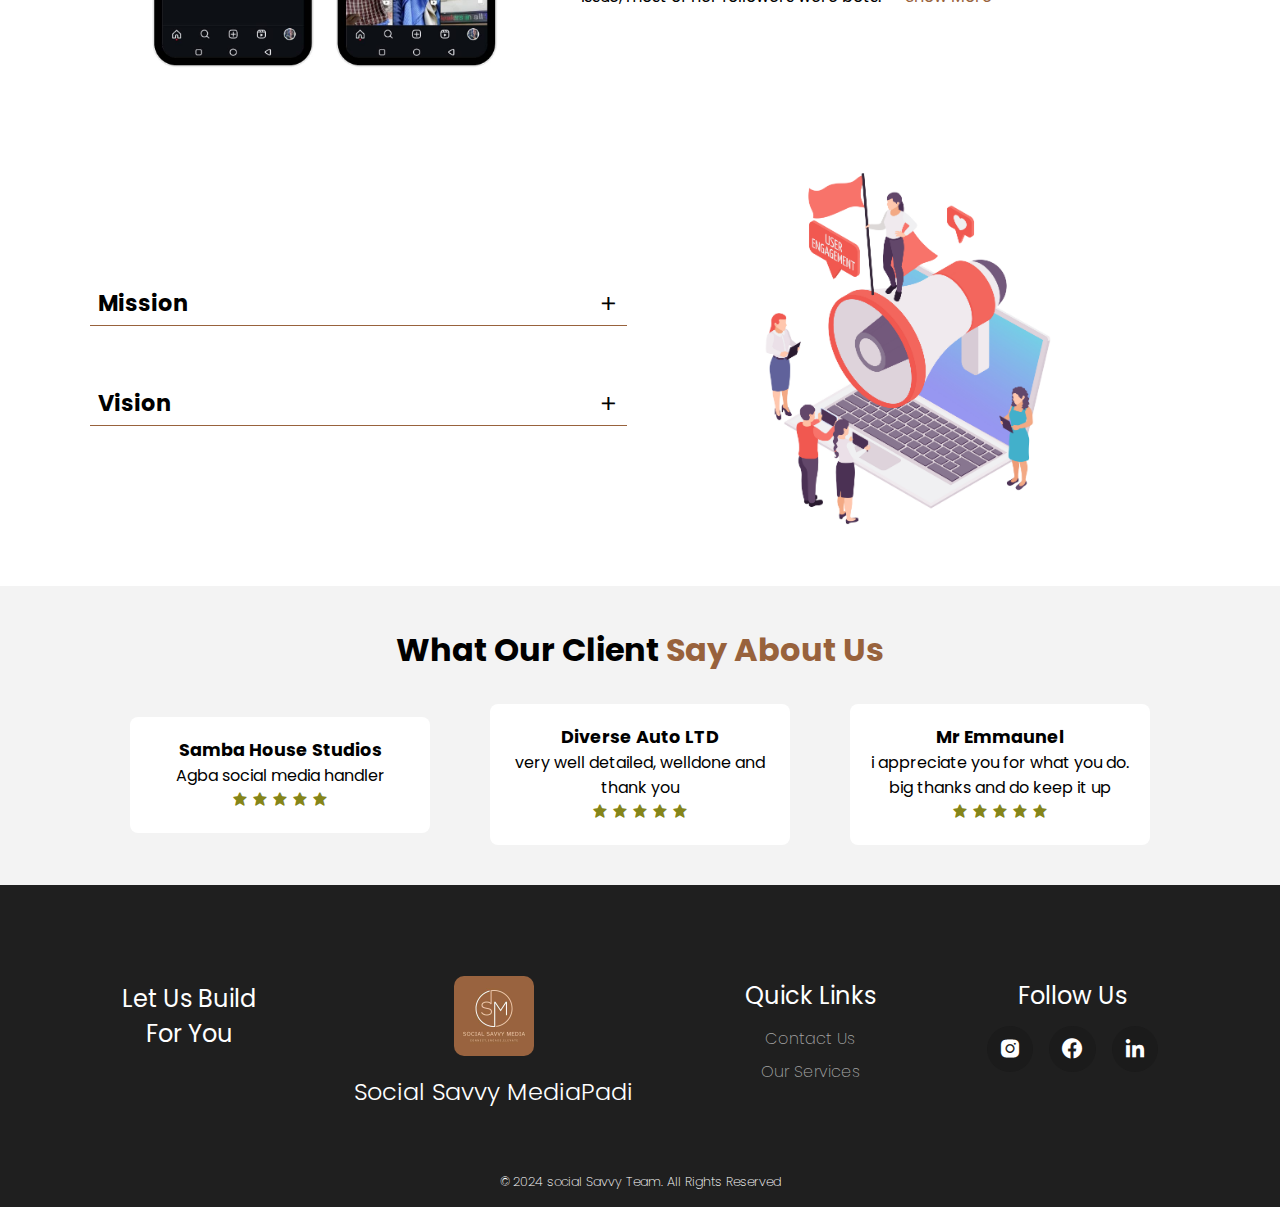
==== commit cd36a555: "new update" ====
--- a/savvy_website/index.html
+++ b/savvy_website/index.html
@@ -42,51 +42,54 @@
                 
             <div class="hero-section">
                <div class="text-header">
-                <h1>Elevate Your Online Presence with <span>Social Savvy Media</span></h1>
+                <h1>Elevate Your Online Presence with <span>Social Savvy MediaPadi</span></h1>
                 <p>Crafting personalized content strategies that reflect your brand’s personality and engage your audience.</p>
                 <div class="btn-div2">
-                    <button class="btn">Get Started Today</button>
-                    </div>
+                    <a href="contact.html" class="btn">Get Started Today</a>
+                </div>
+                
                </div>
 
                <div class="hero-img">
                 <img src="./images/4530890.jpg" alt="">
                </div>
                <div class="btn-div">
-                <button class="btn">Get Started Today</button>
-                </div>
-                
-            </div>
-            </div>
-
-        </div>
-    </div>
-
-    <div class="second">
-        <div class="container c3" >
-            <div class="about-text">
-                <div class="about-h1">
-                    <h1>about us</h1> 
-                    <p>Social Savvy Media is a Social Media Management Agency that specializes in creating, implementing and sharing contents that showcase your personality,values and passion.</p>
-                </div>
-
-                <div class="about-img">
-                    <img src="./images/group-marketing-experts-background.jpg" alt="">
-                </div>
-            </div>
-        </div>
-    </div>
+                <a href="contact.html"><button class="btn">Get Started Today</button></a>
+                </div>
+                
+            </div>
+            </div>
+
+        </div>
+    </div>
+
+<section class="about-us">
+    <div class="about-content">
+        <h2>About Us</h2>
+        <p>
+            Social Savvy MediaPadi is a Social Media Management Agency that specializes in 
+            creating, implementing, and sharing content that showcases your personality, 
+            values, and passion.
+        </p>
+    </div>
+    <div class="about-image">
+        <img src="./images/group-marketing-experts-background.jpg" alt="Team working on social media strategies">
+    </div>
+</section>
+
 
     <div class="just-in">
         <div class="container c8">
             <div class="text-just about-h1">
                <div class="di">
-                <img class="img-just" src="./images/3341986.jpg" alt="">
+                <img class="img-just" src="./images/revamp.jpeg" alt="">
                </div>
 
                
                     <div class="d">
-                        <h1 >How we a client increase her visibility From  <span class="span">zero views to more than 1k views!</span></h1>
+                        <h1>How We Helped a Client Increase Their Visibility From  
+                            <span class="span">Zero Views to Over 1K Views!</span>
+                         </h1>
                          
                         <div class="content">
                             <!-- Visible part of the content -->
@@ -100,11 +103,11 @@
                         
                               We immediately took action by removing all fake accounts and crafting a tailored content strategy for her brand. As part of the strategy, we created a 45-second reel showcasing why her brand is a leader in the lash industry, using niche-specific keywords and hashtags. In just 13 hours, the video gained over 1,000 views and significantly improved her brand's visibility.
                         
-                              This success was the result of a well-executed strategy and expert account management. Want to elevate your brand’s visibility? <a href="./contact.html">Click here to get started today!</a>
+                              This success was the result of a well-executed strategy and expert account management. Want to elevate your brand’s visibility? <a class="underline" href="./contact.html">Click here to get started today!</a>
                             </span>
                             
                             <!-- Toggle button -->
-                            <span class="toggle-btn" onclick="toggleContent()">Show More</span>
+                            <span  class="toggle-btn underline" onclick="toggleContent()">Show More</span>
                           </div>
                         
                     </div>
@@ -191,7 +194,7 @@
 
                 <div class="logo">
                     <a href="index.html"><img src="./images/IMG-20241002-WA0152.jpg" alt=""></a>
-                    <h2> Social Savvy Media</h2>
+                    <h2> Social Savvy MediaPadi</h2>
                 </div>
 
                 <div class="quick-links">
--- a/savvy_website/CSS/index.css
+++ b/savvy_website/CSS/index.css
@@ -23,8 +23,8 @@
   z-index: 999;
 }
 
-img{
-  border-radius: 10px; 
+img {
+  border-radius: 10px;
 }
 
 header {
@@ -167,6 +167,8 @@
   padding: 10px 60px;
   border-radius: 5px;
   border: none;
+  cursor: pointer;
+  text-decoration: none;
 }
 
 .about-h1 h1 {
@@ -179,14 +181,14 @@
   padding: 10px 10px 10px 10px;
 }
 
-.second{
+.second {
   background-color: #98623c92;
 }
 
 .c3 {
   padding-top: 20px;
 }
-.d p{
+.d p {
   padding: 10px;
 }
 
@@ -219,6 +221,10 @@
   text-align: center;
 }
 
+.underline{
+  text-decoration: none;
+}
+
 .about-h1 {
   display: flex;
   flex-direction: column;
@@ -265,445 +271,539 @@
   gap: 20px;
 }
 
-.mission p{
-   
-    font-size: 16px;
-    
-}
-
-.four{
-    background-color: #f3f3f3;
-    padding: 10px 10px 10px 10px;
-}
-
-
-.testimoty{
+.mission p {
+  font-size: 16px;
+}
+
+.four {
+  background-color: #f3f3f3;
+  padding: 10px 10px 10px 10px;
+}
+
+.testimoty {
+  display: flex;
+  align-items: center;
+  justify-content: flex-start; /* Aligns children to start */
+  gap: 20px;
+  flex-direction: row;
+  padding: 20px;
+  width: 100%; /* Make sure it takes full width */
+  overflow-x: auto; /* Enable horizontal scrolling */
+  scroll-behavior: smooth; /* Smooth scrolling */
+}
+
+.testimo-cards {
+  background-color: white;
+  width: 250px; /* Take full width of the screen */
+  max-width: 400px;
+  margin: 10px auto; /* Center card and add small space around */
+  padding: 20px; /* Add inner space inside the card */
+  box-sizing: border-box; /* Ensure padding doesn't affect width */
+  border-radius: 8px;
+  text-align: center;
+  gap: 10px; /* Optional: Rounded corners */
+  flex: 0 0 auto;
+  box-sizing: border-box;
+}
+
+.stars i {
+  color: rgb(133, 133, 25);
+}
+
+.testimo-cards h2 {
+  text-transform: capitalize;
+  /* font-family: Poppins; */
+  font-size: 1em;
+}
+
+.testimo-cards h2 {
+  font-size: 1rem;
+}
+
+.c5 h1 {
+  text-align: center;
+  /* margin-left: 50px; */
+  text-transform: capitalize;
+  padding-top: 30px;
+}
+
+.c5 span {
+  color: #98623c;
+}
+
+footer {
+  background: linear-gradient(0deg, rgba(0, 0, 0, 0.88), rgba(0, 0, 0, 0.88)),
+    url("../images/marketing-ideas-share-research-planning-concept.jpg");
+  background-size: cover;
+  background-position: right;
+  color: white;
+}
+
+.last-page {
+  display: flex;
+  align-items: center;
+  flex-direction: column;
+  padding: 1em;
+}
+
+.last-page-content {
+  display: flex;
+  flex-direction: column;
+  align-items: center;
+  gap: 2rem;
+  padding: 4em 2rem 3rem;
+  text-align: center;
+}
+
+.last-page h2,
+h1 {
+  text-align: center;
+  text-transform: capitalize;
+}
+
+.contact-us h1 {
+  font-weight: 400;
+  margin: 1rem;
+  font-size: 1.5rem;
+}
+
+.contact-us a {
+  display: flex;
+  align-items: center;
+  gap: 0.5rem;
+  text-decoration: none;
+  color: white;
+  font-weight: 200;
+  justify-content: center;
+}
+
+.contact-us a i {
+  background: white;
+  color: black;
+  padding: 0.6rem;
+  font-size: 1.5rem;
+  border-radius: 50%;
+  transition: 0.3s;
+}
+
+.contact-us a:hover i {
+  background: var(--primary-color);
+  color: white;
+}
+
+.span {
+  color: #98623c;
+}
+
+.img-just {
+  /* border-radius: 34%; */
+  width: 100%;
+  place-items: center;
+
+  padding: 40px;
+}
+
+.logo img {
+  width: 80px;
+  margin: 0.7rem;
+}
+
+.logo h2 {
+  font-weight: 300;
+}
+
+.quick-links h1 {
+  font-weight: 400;
+  margin: 0.8rem;
+  font-size: 1.5rem;
+}
+
+.links ul {
+  list-style-type: none;
+  display: flex;
+  flex-direction: column;
+  gap: 0.5rem;
+}
+
+.links ul li a {
+  text-decoration: none;
+  color: rgb(165, 165, 165);
+  font-weight: 200;
+}
+
+.socials h1 {
+  font-weight: 400;
+  margin: 0.8rem;
+  font-size: 1.5rem;
+}
+
+.social-icons {
+  display: flex;
+  gap: 1rem;
+}
+
+.social-icons a {
+  color: white;
+  text-decoration: none;
+}
+
+.social-icons a i {
+  font-size: 1.5rem;
+  padding: 0.7rem;
+  background: rgb(27, 27, 27);
+  border-radius: 50%;
+  cursor: pointer;
+}
+
+.last-page p {
+  font-size: 0.8rem;
+  font-weight: 200;
+  text-align: center;
+}
+
+.btn-div2 {
+  display: none;
+}
+
+.about-img,
+.vision-img {
+  display: none;
+}
+
+.d h3 {
+  font-size: 12px;
+  text-align: center;
+  color: black;
+  margin-top: -30px;
+}
+
+.d h1 {
+  font-size: 23px;
+  padding: 20px;
+}
+
+
+.about-us {
+  display: flex;
+  flex-direction: column; /* Stack items on small screens */
+  align-items: center;
+  text-align: center;
+  background-color: #f5e3da; /* Soft pastel shade */
+  padding: 20px;
+  border-radius: 12px;
+}
+
+.about-content {
+  max-width: 90%;
+  padding: 10px;
+}
+
+.about-content h2 {
+  font-size: 1.4rem;
+  color: #5a4036;
+  margin-bottom: 8px;
+}
+
+.about-content p {
+  font-size: 0.9rem;
+  line-height: 1.5;
+  color: #3d2c29;
+}
+
+.about-image {
+  display: flex;
+  justify-content: center;
+  margin-top: 15px;
+}
+
+.about-image img {
+  max-width: 100%;
+  border-radius: 8px;
+  box-shadow: 3px 3px 10px rgba(0, 0, 0, 0.1);
+}
+
+@media screen and (min-width: 768px) {
+  
+  about-us {
+    flex-direction: row; /* Side-by-side layout */
+    text-align: left;
+    justify-content: center;
+    padding: 50px;
+}
+
+.about-content {
+    flex: 1;
+    max-width: 450px;
+}
+
+.about-content h2 {
+    font-size: 1.8rem;
+}
+
+.about-content p {
+    font-size: 1.1rem;
+}
+
+.about-image {
+    flex: 1;
+    margin-top: 0;
+}
+
+.about-image img {
+    max-width: 90%;
+    border-radius: 12px;
+}
+  
+  
+  header {
+    padding: 0.7em 1.5em;
+  }
+
+  header nav {
+    position: unset;
+    z-index: 999;
+    background: none;
+    width: unset;
+    height: unset;
+    opacity: 1;
+    pointer-events: all;
+  }
+
+  header nav img {
+    display: none;
+  }
+
+  header nav ul {
+    flex-direction: row;
+    gap: 4em;
+  }
+
+  header nav ul li a {
+    color: black;
+    font-weight: 300;
+    font-size: 1rem;
+    position: relative;
+    /* font-weight: 500; */
+  }
+
+  header nav ul li a::after {
+    content: "";
+    position: absolute;
+    width: 100%;
+    height: 1px;
+    background: var(--primary-color);
+    bottom: -20%;
+    left: 0;
+    transform: scaleX(0);
+    transform-origin: left;
+    transition: 0.3s ease;
+  }
+
+  header nav ul li a:hover::after {
+    transform: scaleX(1);
+    transform-origin: right;
+  }
+
+  header .burger {
+    display: none;
+  }
+
+
+}
+
+@media screen and (min-width: 800px) {
+  
+  footer .last-page-content {
+    flex-direction: row;
+    justify-content: space-between;
+    align-items: start;
+    width: 100%;
+    padding: 4em 1em;
+  }
+
+  .contact-us h1 {
+    font-size: 1.5rem;
+    margin: 1rem 0;
+  }
+
+  .socials h1 {
+    font-size: 1.5rem;
+  }
+
+  .quick-links h1 {
+    font-size: 1.5rem;
+  }
+}
+
+@media screen and (min-width: 1024px) {
+ 
+/* Desktop Screens (min-width: 1024px) */
+@media (min-width: 1024px) {
+
+  .about-us {
+      flex-direction: row; /* Side-by-side layout */
+      padding: 80px;
+      align-items: center;
+  }
+
+  .about-content {
+      max-width: 500px;
+      padding-right: 40px; /* Add spacing between text and image */
+  }
+
+  .about-content h2 {
+      font-size: 2rem;
+  }
+
+  .about-content p {
+      font-size: 1.2rem;
+  }
+
+  .about-image img {
+      max-width: 90%;
+      border-radius: 15px;
+  }
+}
+
+ 
+ 
+  header,
+  .container {
+    max-width: 1100px;
+    margin: 0 auto;
+  }
+
+  header {
+    padding: 0.9em 2em;
+  }
+
+  header nav ul {
+    gap: 6em;
+  }
+
+  .hero {
+    height: 70vh;
+  }
+  .hero-section {
+    flex-direction: row;
+    margin-top: 90px;
+  }
+
+  .btn-div {
+    display: none;
+  }
+
+  .text-header {
+    text-align: left;
+    max-width: none;
+    width: 90%;
+    gap: 20px;
+  }
+
+  .hero-img {
+    padding: 0;
+    width: 100%;
+  }
+
+  .text-header h1 {
+    font-size: 35px;
+  }
+
+  .btn-div2,
+  .about-img {
+    display: block;
+  }
+
+  .btn {
+    padding: 15px 20px;
+  }
+
+  .about-img {
+    width: 100%;
+  }
+
+  .about-img img {
+    width: 100%;
+  }
+
+  .about-text {
     display: flex;
     align-items: center;
-    justify-content: flex-start; /* Aligns children to start */
+    justify-content: center;
+    width: 100%;
+    height: 60vh;
+    /*  */
+    padding: 0;
     gap: 20px;
-    flex-direction: row;
-    padding: 20px;
-    width: 100%; /* Make sure it takes full width */
-    overflow-x: auto; /* Enable horizontal scrolling */
-    scroll-behavior: smooth; /* Smooth scrolling */
-    
-}
-
-.testimo-cards {
-    background-color: white;
-    width: 250px; /* Take full width of the screen */
-    max-width: 400px;
-    margin: 10px auto; /* Center card and add small space around */
-    padding: 20px; /* Add inner space inside the card */
-    box-sizing: border-box; /* Ensure padding doesn't affect width */
-    border-radius: 8px;
-    text-align: center;
-    gap: 10px; /* Optional: Rounded corners */
-    flex: 0 0 auto;
-    box-sizing: border-box;
-}
-
-.stars i{
-    color: rgb(133, 133, 25);
-}
-
-.testimo-cards h2{
-    text-transform: capitalize;
-    /* font-family: Poppins; */
-    font-size: 1em ;
-} 
-
-.testimo-cards h2{
-  font-size: 1rem;
-}
-
-.c5 h1{
-    text-align: center;
-    /* margin-left: 50px; */
-    text-transform: capitalize;
-    padding-top: 30px;
-}
-
-.c5 span{
-    color: #98623c;
-}
-
-
-footer{
-    background: 
-      linear-gradient(0deg, rgba(0, 0, 0, 0.88), rgba(0, 0, 0, 0.88)), 
-      url('../images/marketing-ideas-share-research-planning-concept.jpg');
-    background-size: cover;
-    background-position: right;
-    color: white;
-}
-
-.last-page{
+  }
+
+  .about-h1 p {
+    text-align: left;
+    width: 100%;
+    font-family: sans-serif;
+    font-size: 1.0625rem;
+  }
+
+  .second {
+    background-color: #98623c92;
+  }
+
+  .about-h1 {
+    width: 70%;
+  }
+
+  .vision-img {
+    width: 100%;
+  }
+
+  .vision-img img {
+    width: 90%;
+  }
+
+  .vision-img {
+    display: block;
+  }
+
+  .c4 {
     display: flex;
     align-items: center;
-    flex-direction: column;
-    padding: 1em;
-}
-
-.last-page-content{
+    justify-content: space-between;
+    gap: 50px;
+    width: 100%;
+  }
+
+  .testimo-cards {
+    width: 300px;
+    gap: 5px;
+  }
+  .testimo-cards h2 {
+    font-size: 1.2rem;
+  }
+
+  .testimo-cards h2 {
+    font-size: 1.1rem;
+  }
+
+  .text-just {
     display: flex;
-    flex-direction: column;
+    flex-direction: row;
+    width: 100%;
     align-items: center;
-    gap: 2rem;
-    padding: 4em 2rem 3rem;
-    text-align: center;
-}
-
-.last-page h2, h1{
-    text-align: center;
-    text-transform: capitalize;
-}
-
-.contact-us h1{
-    font-weight: 400;
-    margin: 1rem;
-    font-size: 1.5rem;
-}
-
-.contact-us a{
-    display: flex;
-    align-items: center;
-    gap: .5rem;
-    text-decoration: none;
-    color: white;
-    font-weight: 200;
     justify-content: center;
-}
-
-.contact-us a i{
-    background: white;
-    color: black;
-    padding: .6rem;
-    font-size: 1.5rem;
-    border-radius: 50%;
-    transition: .3s;
-}
-
-.contact-us a:hover i{
-    background: var(--primary-color);
-    color: white;
-}
-
-.span{
-  color: #98623c;
-}
-
-
-.img-just{
-  border-radius: 34%;
-  width: 470px;
-
-  padding: 40px;
-}
-
-
-.logo img{
-    width: 80px;
-    margin: .7rem;
-}
-
-.logo h2{
-    font-weight: 300;
-}
-
-.quick-links h1{
-    font-weight: 400;
-    margin: .8rem;
-    font-size: 1.5rem;
-}
-
-.links ul{
-    list-style-type: none;
-    display: flex;
-    flex-direction: column;
-    gap: .5rem;
-}
-
-.links ul li a{
-    text-decoration: none;
-    color: rgb(165, 165, 165);
-    font-weight: 200;
-}
-
-.socials h1{
-    font-weight: 400;
-    margin: .8rem;
-    font-size: 1.5rem;
-}
-
-.social-icons{
-    display: flex;
-    gap: 1rem;
-}
-
-.social-icons a{
-    color: white;
-    text-decoration: none;
-}
-
-.social-icons a i{
-    font-size: 1.5rem;
-    padding: .7rem;
-    background: rgb(27, 27, 27);
-    border-radius: 50%;
-    cursor: pointer;
-}
-
-.last-page p{
-    font-size: .8rem;
-    font-weight: 200;
-    text-align: center;
-}
-
-.btn-div2{
-    display: none;
-}
-
-.about-img,.vision-img{
-    display: none;
-}
-
-.d h3{
-  font-size: 12px; text-align: center ; color: black; margin-top: -30px;
-}
-
-.d h1{
-  font-size: 23px; padding: 20px;
-}
-
-
-@media screen and (min-width: 768px){
-
-    header{
-        padding: .7em 1.5em;
-    }
-    
-    header nav{
-        position: unset;
-        z-index: 999;
-        background: none;
-        width: unset;
-        height: unset;
-        opacity: 1;
-        pointer-events: all;
-    }
-
-    header nav img{
-        display: none;
-    }
-
-    header nav ul{
-        flex-direction: row;
-        gap: 4em;
-    }
-
-    header nav ul li a{
-        color: #98623c;
-        font-weight: 300;
-        font-size: 1rem;
-        position: relative;
-        /* font-weight: 500; */
-    }
-
-    header nav ul li a::after{
-        content: '';
-        position: absolute;
-        width: 100%;
-        height: 1px;
-        background: var(--primary-color);
-        bottom: -20%;
-        left: 0;
-        transform: scaleX(0);
-        transform-origin: left;
-        transition: .3s ease;
-    }
-
-    header nav ul li a:hover::after{
-        transform: scaleX(1);
-        transform-origin: right;
-    }
-
-    header .burger{
-        display: none;
-    }
-
-
-}
-
-
-
-@media screen and (min-width: 800px) {
-
-    footer .last-page-content {
-        flex-direction: row;
-        justify-content: space-between;
-        align-items: start;
-        width: 100%;
-        padding: 4em 1em;
-    }
-
-    .contact-us h1 {
-        font-size: 1.5rem;
-        margin: 1rem 0;
-    }
-
-    .socials h1 {
-        font-size: 1.5rem;
-    }
-
-    .quick-links h1 {
-        font-size: 1.5rem;
-    }
-}
-
-
-@media screen and (min-width: 1024px){
-
-    header, .container{
-         max-width: 1100px;
-         margin: 0 auto;
-     }
+  }
+
+  .d h3 {
+    margin-top: 0px;
+    font-size: 1rem;
+  }
+
+  .d p {
+    padding: 0.625rem;
+  }
+
+  .d h1 {
+    font-size: 1.8rem;
+  }
+
   
-     header{
-         padding: .9em 2em;
-     }
- 
-     header nav ul{
-         gap: 6em;
-     }
- 
-     
- 
-
-     .hero{
-        height: 70vh;
-     }
-     .hero-section{
-        flex-direction: row;
-        margin-top: 90px;
-     }
-
-     .btn-div{
-        display: none;
-     }
-
-     .text-header{
-        text-align: left;
-        max-width: none;
-        width: 90%;
-        gap: 20px;
-        
-     }
-
-     .hero-img{
-        padding: 0;
-        width: 100%;
-     }
-
-     .text-header h1{
-        font-size: 35px;
-     }
-
-     .btn-div2,.about-img{
-        display: block;
-    }
-
-    .btn{
-        padding: 15px 20px
-    }
-
-    .about-img{
-        width: 100%;
-    }
-
-    .about-img img{
-        width: 100%;
-    }
-
-    .about-text{
-        display: flex;
-        align-items: center;
-        justify-content: center;
-        width: 100%;
-        height: 60vh;
-       /*  */
-       padding: 0;
-       gap: 20px;
-    }
-
-    .about-h1 p{
-      text-align: left;
-      width: 100%;
-      font-family: sans-serif;
-      font-size: 1.0625rem;
-    }
-
-    .second{
-      background-color: #98623c92;
-    }
-
-    .about-h1{
-      width: 70%;
-    }
-
-    .vision-img{
-      width: 100%;
-    }
-
-    .vision-img img{
-      width: 90%;
-    }
-
-    .vision-img{
-      display: block;
-    }
-
-    .c4{
-      display: flex;
-      align-items: center;
-      justify-content: space-between;
-      gap: 50px;
-      width: 100%;
-    }
-
-    .testimo-cards{
-      width: 300px;
-      gap: 5px;
-    }
-    .testimo-cards h2{
-      font-size: 1.2rem;
-    }
-
-    .testimo-cards h2{
-      font-size: 1.1rem;
-    }
-
-    .text-just{
-      display: flex;
-     flex-direction: row;
-     width: 100%;
-     align-items: center;
-     justify-content: center;
-    }
-
-    .d h3{
-      margin-top: 0px;
-      font-size: 1rem;
-    }
-
-    .d p{
-      padding: .625rem;
-    }
-
-    .d h1{
-      font-size: 1.8rem;
-    }
-
-    }
- +}
